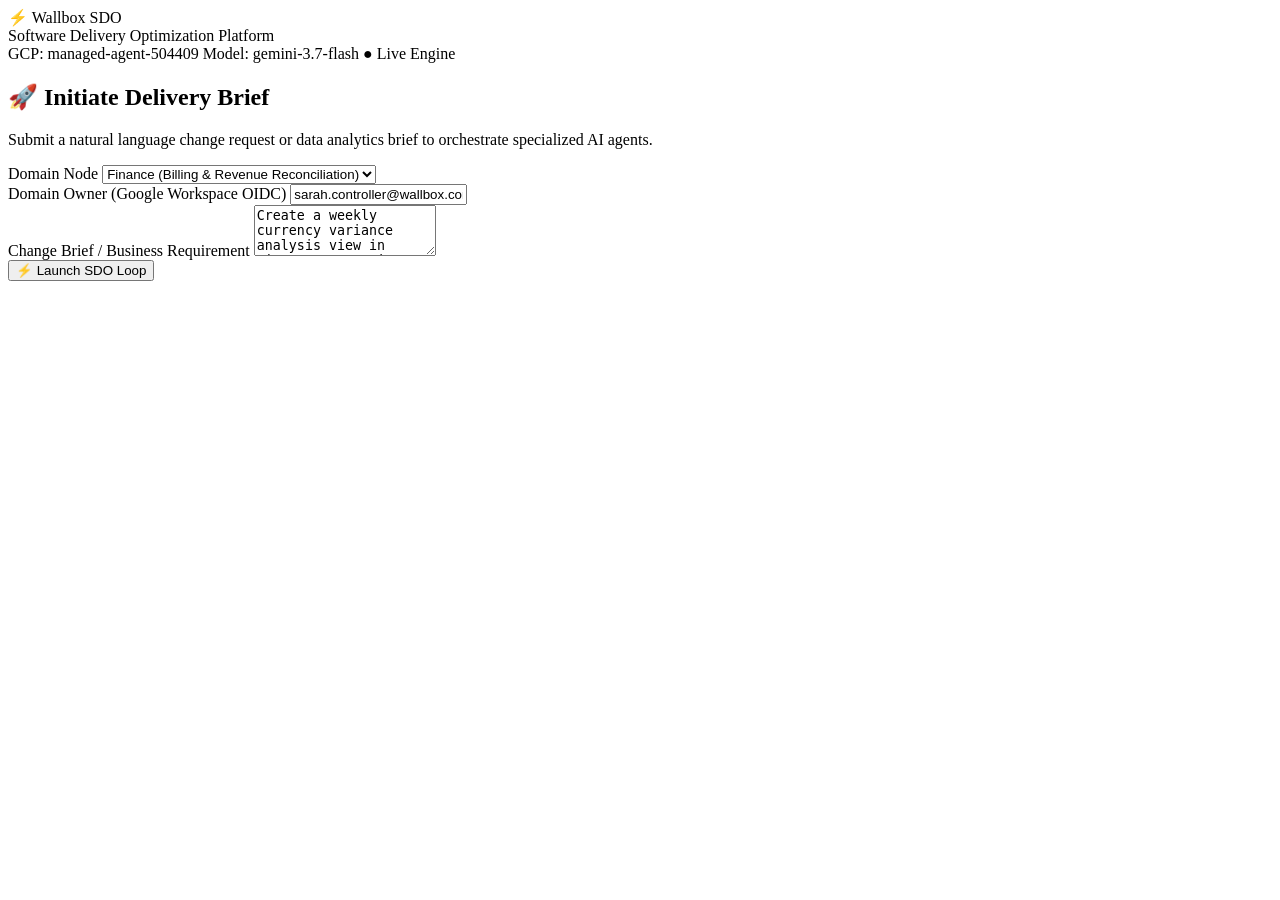
==== web/static/index.html @ 8d483fc7 "feat(sdo): initial greenfield ADK 2.0 SDO platform implementation for GCP" ====
<!DOCTYPE html>
<html lang="en">
<head>
    <meta charset="UTF-8">
    <meta name="viewport" content="width=device-width, initial-scale=1.0">
    <title>Wallbox SDO Platform — ADK 2.0 Engine (GCP)</title>
    <link rel="stylesheet" href="/static/style.css">
    <link rel="preconnect" href="https://fonts.googleapis.com">
    <link rel="preconnect" href="https://fonts.gstatic.com" crossorigin>
    <link href="https://fonts.googleapis.com/css2?family=Google+Sans:wght@400;500;700&family=Roboto+Mono:wght@400;500&display=swap" rel="stylesheet">
</head>
<body>
    <header class="app-header">
        <div class="header-left">
            <div class="logo-badge">⚡ Wallbox SDO</div>
            <span class="header-sub">Software Delivery Optimization Platform</span>
        </div>
        <div class="header-right">
            <span class="badge badge-gcp">GCP: managed-agent-504409</span>
            <span class="badge badge-model">Model: gemini-3.7-flash</span>
            <span class="badge badge-status" id="health-status">● Live Engine</span>
        </div>
    </header>

    <main class="container">
        <!-- Section 1: Brief Intake Form -->
        <section class="card launcher-card">
            <h2>🚀 Initiate Delivery Brief</h2>
            <p class="subtitle">Submit a natural language change request or data analytics brief to orchestrate specialized AI agents.</p>
            
            <form id="loop-form">
                <div class="form-row">
                    <div class="form-group">
                        <label for="node_id">Domain Node</label>
                        <select id="node_id" name="node_id">
                            <option value="finance" selected>Finance (Billing & Revenue Reconciliation)</option>
                            <option value="sales">Sales (Commercial Pipeline Analytics)</option>
                            <option value="firmware">Firmware (IoT Telemetry & OCPP)</option>
                            <option value="marketing">Marketing (Attribution & Funnels)</option>
                            <option value="logistics">Logistics (Supply Chain & Inventory)</option>
                        </select>
                    </div>
                    <div class="form-group">
                        <label for="owner_email">Domain Owner (Google Workspace OIDC)</label>
                        <input type="email" id="owner_email" value="sarah.controller@wallbox.com" required>
                    </div>
                </div>

                <div class="form-group">
                    <label for="brief_text">Change Brief / Business Requirement</label>
                    <textarea id="brief_text" rows="3" placeholder="e.g. Create a weekly currency variance analysis view in BigQuery comparing EUR invoices against USD payments with tolerance checking." required>Create a weekly currency variance analysis view in BigQuery comparing EUR invoices against USD payments with tolerance checking.</textarea>
                </div>

                <button type="submit" class="btn btn-primary" id="btn-launch">
                    <span>⚡ Launch SDO Loop</span>
                </button>
            </form>
        </section>

        <!-- Section 2: Active Loop Visualizer -->
        <section class="card loop-details-card" id="loop-view" style="display: none;">
            <div class="loop-header">
                <div>
                    <h2 id="view-loop-id">Loop: ...</h2>
                    <span class="badge badge-domain" id="view-domain">Finance</span>
                </div>
                <div class="loop-state-pill" id="view-state-pill">INTAKE</div>
            </div>

            <!-- FSM State Pipeline Graph -->
            <div class="pipeline-flow">
                <div class="step-node" id="step-INTAKE"><span>1. Intake</span></div>
                <div class="step-arrow">→</div>
                <div class="step-node" id="step-SPECIFY"><span>2. Specify</span></div>
                <div class="step-arrow">→</div>
                <div class="step-node" id="step-SPEC_HARNESS"><span>3. Harness</span></div>
                <div class="step-arrow">→</div>
                <div class="step-node step-gate" id="step-GATE_H1"><span>Gate H1 (Human)</span></div>
                <div class="step-arrow">→</div>
                <div class="step-node" id="step-DESIGN"><span>4. Design</span></div>
                <div class="step-arrow">→</div>
                <div class="step-node" id="step-IMPLEMENT"><span>5. Sandbox</span></div>
                <div class="step-arrow">→</div>
                <div class="step-node" id="step-REVIEW"><span>6. Review</span></div>
                <div class="step-arrow">→</div>
                <div class="step-node step-gate" id="step-GATE_H2"><span>Gate H2 (Human)</span></div>
                <div class="step-arrow">→</div>
                <div class="step-node" id="step-CLOSE"><span>7. Close (PR)</span></div>
                <div class="step-arrow">→</div>
                <div class="step-node" id="step-WATCH"><span>8. Watch</span></div>
                <div class="step-arrow">→</div>
                <div class="step-node" id="step-DONE"><span>DONE</span></div>
            </div>

            <!-- Gate Resolution Banner (Appears when paused) -->
            <div class="gate-action-box" id="gate-action-panel" style="display: none;">
                <div class="gate-info">
                    <h3 id="gate-title">Gate Sign-Off Required</h3>
                    <p id="gate-desc">Review the generated deliverables below and sign off to advance execution.</p>
                </div>
                <div class="gate-buttons">
                    <button class="btn btn-success" id="btn-gate-approve">✓ Approve</button>
                    <button class="btn btn-warning" id="btn-gate-changes">✎ Request Changes</button>
                    <button class="btn btn-danger" id="btn-gate-reject">✗ Reject</button>
                </div>
            </div>

            <!-- Tabbed Artifact Viewer -->
            <div class="tabs">
                <button class="tab-btn active" data-tab="tab-spec">Specification (spec.md)</button>
                <button class="tab-btn" data-tab="tab-design">Technical Design (design.md)</button>
                <button class="tab-btn" data-tab="tab-code">Code & SQL Deliverables</button>
                <button class="tab-btn" data-tab="tab-sandbox">Sandbox Test Reports</button>
                <button class="tab-btn" data-tab="tab-audit">WORM Audit & Telemetry</button>
            </div>

            <div class="tab-content active" id="tab-spec">
                <pre><code id="content-spec">No specification generated yet.</code></pre>
            </div>

            <div class="tab-content" id="tab-design">
                <pre><code id="content-design">No technical design generated yet.</code></pre>
            </div>

            <div class="tab-content" id="tab-code">
                <pre><code id="content-code">No code artifacts generated yet.</code></pre>
            </div>

            <div class="tab-content" id="tab-sandbox">
                <div class="sandbox-metrics" id="sandbox-metrics-summary"></div>
                <pre><code id="content-sandbox">No sandbox tests executed yet.</code></pre>
            </div>

            <div class="tab-content" id="tab-audit">
                <pre><code id="content-audit">No audit records sealed yet.</code></pre>
            </div>
        </section>
    </main>

    <script src="/static/app.js"></script>
</body>
</html>
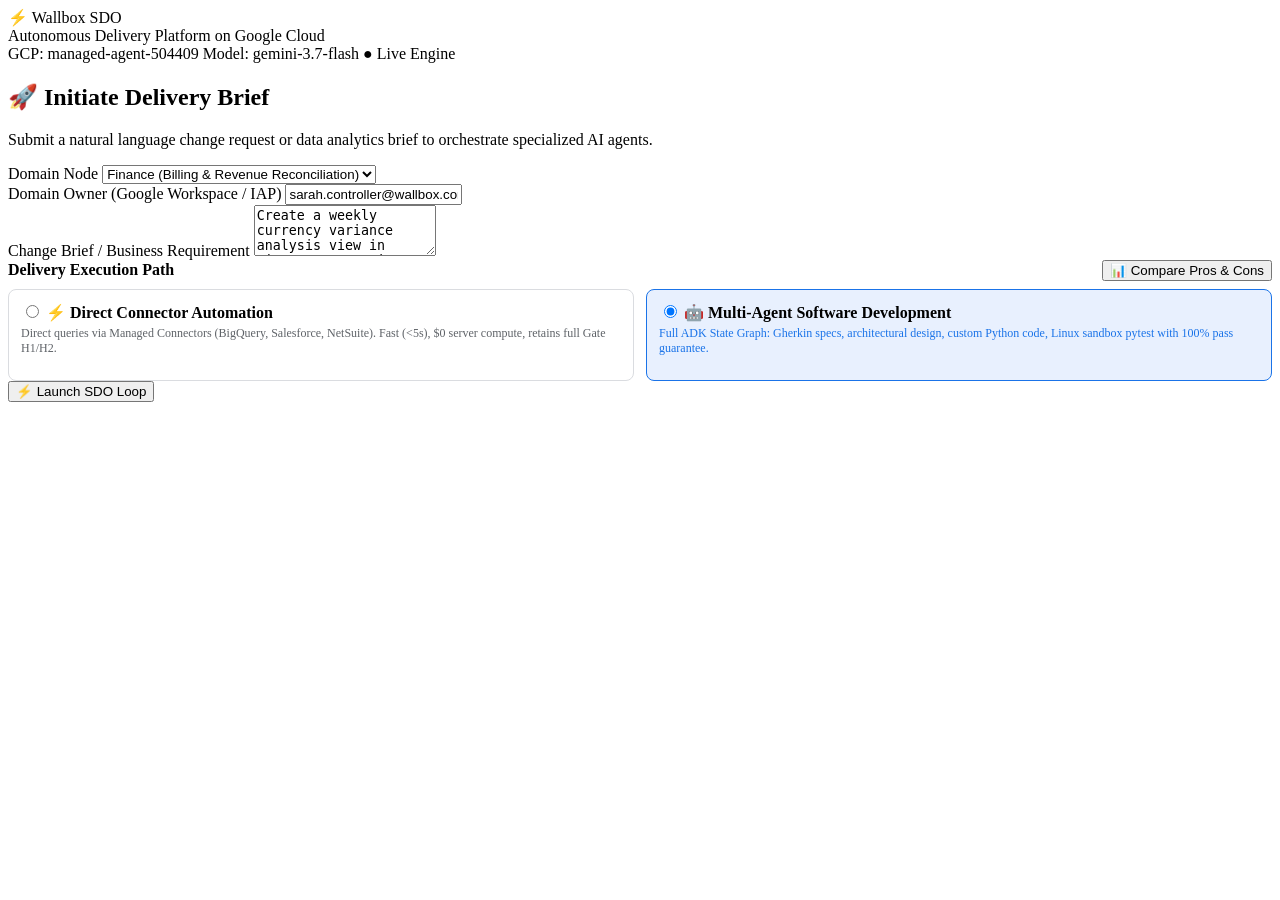
==== commit 09b375da: "feat: Add delivery path selection, trade-off evaluator, GCS artifact catalog, and updated architectu" ====
--- a/web/static/index.html
+++ b/web/static/index.html
@@ -13,7 +13,7 @@
     <header class="app-header">
         <div class="header-left">
             <div class="logo-badge">⚡ Wallbox SDO</div>
-            <span class="header-sub">Software Delivery Optimization Platform</span>
+            <span class="header-sub">Autonomous Delivery Platform on Google Cloud</span>
         </div>
         <div class="header-right">
             <span class="badge badge-gcp">GCP: managed-agent-504409</span>
@@ -41,7 +41,7 @@
                         </select>
                     </div>
                     <div class="form-group">
-                        <label for="owner_email">Domain Owner (Google Workspace OIDC)</label>
+                        <label for="owner_email">Domain Owner (Google Workspace / IAP)</label>
                         <input type="email" id="owner_email" value="sarah.controller@wallbox.com" required>
                     </div>
                 </div>
@@ -49,6 +49,44 @@
                 <div class="form-group">
                     <label for="brief_text">Change Brief / Business Requirement</label>
                     <textarea id="brief_text" rows="3" placeholder="e.g. Create a weekly currency variance analysis view in BigQuery comparing EUR invoices against USD payments with tolerance checking." required>Create a weekly currency variance analysis view in BigQuery comparing EUR invoices against USD payments with tolerance checking.</textarea>
+                </div>
+
+                <!-- Path Selection & Trade-Off Matrix -->
+                <div class="form-group path-selector-group">
+                    <div style="display: flex; justify-content: space-between; align-items: center; margin-bottom: 8px;">
+                        <label style="margin-bottom: 0;"><strong>Delivery Execution Path</strong></label>
+                        <button type="button" class="btn btn-secondary btn-sm" id="btn-eval-tradeoff">📊 Compare Pros & Cons</button>
+                    </div>
+                    <div class="path-options" style="display: grid; grid-template-columns: 1fr 1fr; gap: 12px;">
+                        <label class="path-card" style="border: 1px solid #dadce0; border-radius: 8px; padding: 12px; cursor: pointer;">
+                            <input type="radio" name="delivery_path" value="direct_connector_automation" id="path-direct">
+                            <strong>⚡ Direct Connector Automation</strong>
+                            <p style="font-size: 12px; color: #5f6368; margin-top: 4px;">Direct queries via Managed Connectors (BigQuery, Salesforce, NetSuite). Fast (<5s), $0 server compute, retains full Gate H1/H2.</p>
+                        </label>
+                        <label class="path-card selected" style="border: 1px solid #1a73e8; border-radius: 8px; padding: 12px; cursor: pointer; background: #e8f0fe;">
+                            <input type="radio" name="delivery_path" value="multi_agent_software_dev" id="path-multi-agent" checked>
+                            <strong>🤖 Multi-Agent Software Development</strong>
+                            <p style="font-size: 12px; color: #1a73e8; margin-top: 4px;">Full ADK State Graph: Gherkin specs, architectural design, custom Python code, Linux sandbox pytest with 100% pass guarantee.</p>
+                        </label>
+                    </div>
+                </div>
+
+                <!-- Live Trade-Off Comparison Box (Expandable) -->
+                <div id="tradeoff-box" style="display: none; background: #f8f9fa; border: 1px solid #dadce0; border-radius: 8px; padding: 16px; margin-bottom: 16px;">
+                    <h3 style="margin-top: 0; font-size: 15px;" id="tradeoff-rec-title">💡 Trade-Off Analysis & AI Recommendation</h3>
+                    <p id="tradeoff-rec-rationale" style="font-size: 13px; color: #3c4043; line-height: 1.4;"></p>
+                    <div style="display: grid; grid-template-columns: 1fr 1fr; gap: 16px; margin-top: 12px;">
+                        <div style="background: white; border: 1px solid #e0e0e0; border-radius: 6px; padding: 12px;">
+                            <h4 style="margin: 0 0 6px 0; color: #137333;">⚡ Direct Connector Automation</h4>
+                            <ul id="direct-pros" style="font-size: 12px; padding-left: 18px; margin: 0 0 8px 0; color: #1e8e3e;"></ul>
+                            <ul id="direct-cons" style="font-size: 12px; padding-left: 18px; margin: 0; color: #d93025;"></ul>
+                        </div>
+                        <div style="background: white; border: 1px solid #e0e0e0; border-radius: 6px; padding: 12px;">
+                            <h4 style="margin: 0 0 6px 0; color: #1a73e8;">🤖 Multi-Agent Development</h4>
+                            <ul id="agent-pros" style="font-size: 12px; padding-left: 18px; margin: 0 0 8px 0; color: #1a73e8;"></ul>
+                            <ul id="agent-cons" style="font-size: 12px; padding-left: 18px; margin: 0; color: #d93025;"></ul>
+                        </div>
+                    </div>
                 </div>
 
                 <button type="submit" class="btn btn-primary" id="btn-launch">
@@ -111,6 +149,7 @@
                 <button class="tab-btn" data-tab="tab-design">Technical Design (design.md)</button>
                 <button class="tab-btn" data-tab="tab-code">Code & SQL Deliverables</button>
                 <button class="tab-btn" data-tab="tab-sandbox">Sandbox Test Reports</button>
+                <button class="tab-btn" data-tab="tab-catalog">GCS & BigQuery Artifacts</button>
                 <button class="tab-btn" data-tab="tab-audit">WORM Audit & Telemetry</button>
             </div>
 
@@ -131,6 +170,13 @@
                 <pre><code id="content-sandbox">No sandbox tests executed yet.</code></pre>
             </div>
 
+            <div class="tab-content" id="tab-catalog">
+                <div id="catalog-table-container">
+                    <p style="color: #5f6368; font-size: 13px;">Process deliverables indexed in BigQuery (<code>sdo_analytics.process_artifacts</code>) and stored in Cloud Storage Object Retention:</p>
+                    <div id="catalog-list" style="margin-top: 12px;"></div>
+                </div>
+            </div>
+
             <div class="tab-content" id="tab-audit">
                 <pre><code id="content-audit">No audit records sealed yet.</code></pre>
             </div>
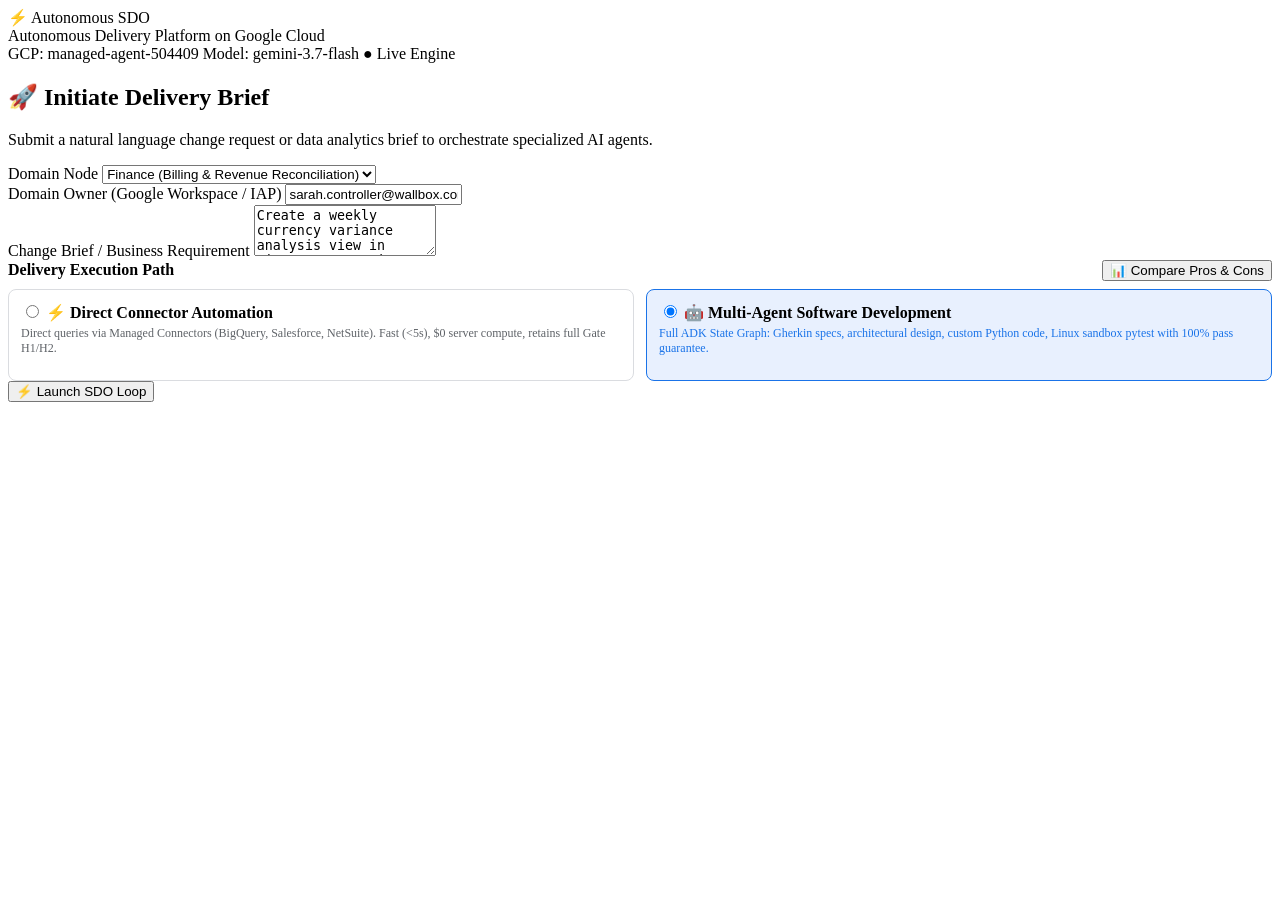
==== commit e1b0a136: "chore: Rename repository to sdo-delivery-platform and sanitize customer references" ====
--- a/web/static/index.html
+++ b/web/static/index.html
@@ -3,7 +3,7 @@
 <head>
     <meta charset="UTF-8">
     <meta name="viewport" content="width=device-width, initial-scale=1.0">
-    <title>Wallbox SDO Platform — ADK 2.0 Engine (GCP)</title>
+    <title>Autonomous SDO Platform — ADK 2.0 Engine (GCP)</title>
     <link rel="stylesheet" href="/static/style.css">
     <link rel="preconnect" href="https://fonts.googleapis.com">
     <link rel="preconnect" href="https://fonts.gstatic.com" crossorigin>
@@ -12,7 +12,7 @@
 <body>
     <header class="app-header">
         <div class="header-left">
-            <div class="logo-badge">⚡ Wallbox SDO</div>
+            <div class="logo-badge">⚡ Autonomous SDO</div>
             <span class="header-sub">Autonomous Delivery Platform on Google Cloud</span>
         </div>
         <div class="header-right">
@@ -143,6 +143,29 @@
                 </div>
             </div>
 
+            <!-- Business Deliverable Card (Rendered upon completion) -->
+            <div class="card" id="business-deliverable-panel" style="display: none; background: #e6f4ea; border: 1px solid #137333; border-radius: 8px; padding: 18px; margin-bottom: 20px;">
+                <div style="display: flex; justify-content: space-between; align-items: flex-start;">
+                    <div>
+                        <h3 id="deliv-title" style="color: #137333; margin: 0 0 6px 0;">🎉 Deployed Business Asset</h3>
+                        <p id="deliv-purpose" style="font-size: 13px; color: #202124; margin: 0 0 10px 0;"></p>
+                    </div>
+                    <a id="deliv-console-link" href="#" target="_blank" class="btn btn-primary btn-sm" style="background: #1a73e8; color: white; text-decoration: none; display: inline-flex; align-items: center; gap: 6px; white-space: nowrap; padding: 8px 14px; border-radius: 6px; font-weight: 500;">
+                        <span>📊 Open in BigQuery Studio</span>
+                    </a>
+                </div>
+                <div style="display: flex; gap: 20px; font-size: 12px; color: #3c4043; background: white; padding: 10px 14px; border-radius: 6px; border: 1px solid #ceead6; margin-bottom: 12px;">
+                    <div><strong>GCP Resource:</strong> <code id="deliv-resource" style="color: #1a73e8;">...</code></div>
+                    <div><strong>Data Freshness:</strong> <span id="deliv-freshness">Automated Daily</span></div>
+                    <div><strong>Target SLA:</strong> <span id="deliv-sla">&lt; 250ms</span></div>
+                </div>
+                <div>
+                    <strong style="font-size: 12px; color: #137333;">📊 Live Data Sample Preview:</strong>
+                    <div id="deliv-sample-table" style="margin-top: 6px; overflow-x: auto;"></div>
+                </div>
+                <p id="deliv-zero-cli" style="font-size: 11px; color: #5f6368; margin: 8px 0 0 0; font-style: italic;"></p>
+            </div>
+
             <!-- Tabbed Artifact Viewer -->
             <div class="tabs">
                 <button class="tab-btn active" data-tab="tab-spec">Specification (spec.md)</button>
